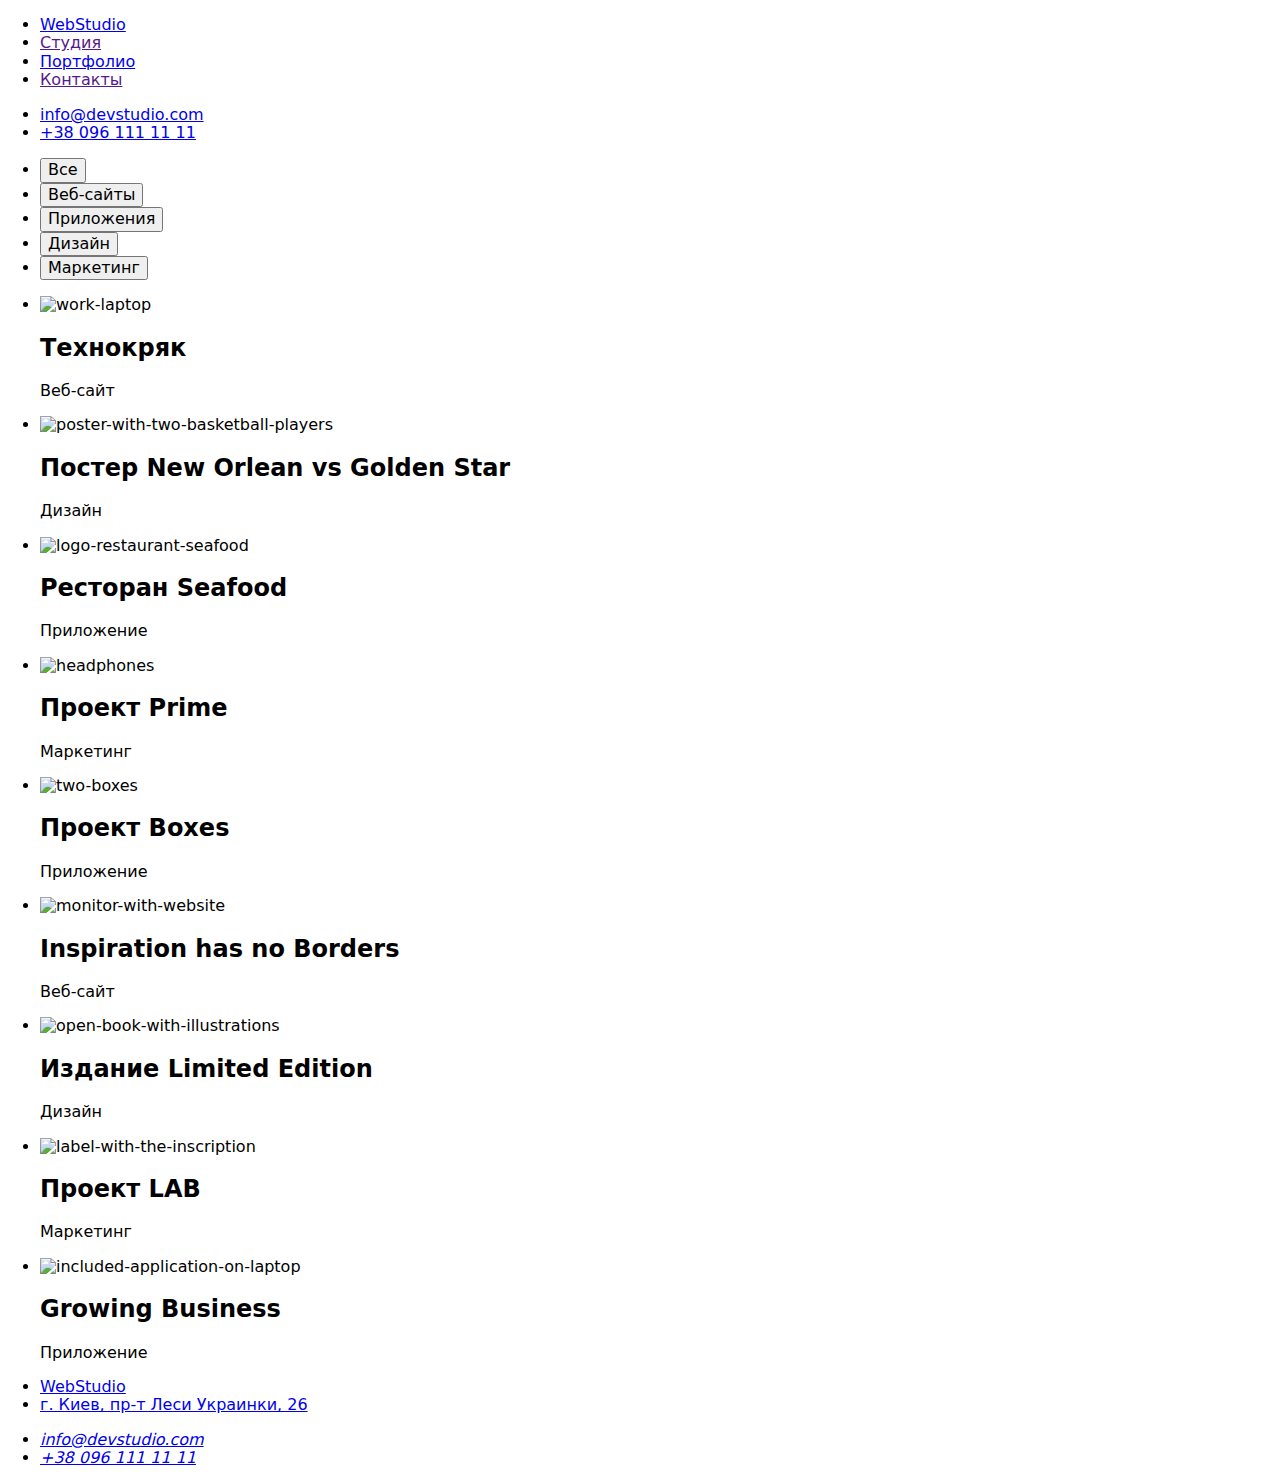
==== portfolio.html @ 51d84bda "Add files via upload" ====
<!DOCTYPE html>
<html lang="ru">

<head>
    <meta charset="UTF-8" />
    <meta http-equiv="X-UA-Compatible" content="IE=edge">
    <meta name="viewport" content="width=device-width, initial-scale=1.0" />
    <title>Portfolio</title>
    <link rel="preconnect" href="https://fonts.gstatic.com">
    <link
        href="https://fonts.googleapis.com/css2?family=Raleway:wght@700&family=Roboto:wght@400;500;700;900&display=swap"
        rel="stylesheet">
    <link rel="stylesheet"
        href="https://cdnjs.cloudflare.com/ajax/libs/modern-normalize/1.0.0/modern-normalize.min.css">
    <link rel="stylesheet" href="./css/styles.css">
</head>

<body>
    <!-- Шапка страницы -->
    <header class="header">
        <nav>
            <ul class="list">
                <li><a class="link logo" href="./index.html">WebStudio</a></li>
                <li><a class="link" href="">Студия</a></li>
                <li><a class="link" href="portfolio.html">Портфолио</a></li>
                <li><a class="link" href="">Контакты</a></li>
            </ul>
        </nav>
        <ul class="list">
            <li><a class="link" href="mailto:info@devstudio.com">info@devstudio.com</a></li>
            <li><a class="link" href="tel:+380961111111">+38 096 111 11 11</a></li>
        </ul>
    </header>
    <nav>
        <ul class="list">
            <li><button class="filter">Все</button></li>
            <li><button class="filter">Веб-сайты</button></li>
            <li><button class="filter">Приложения</button></li>
            <li><button class="filter">Дизайн</button></li>
            <li><button class="filter">Маркетинг</button></li>
        </ul>
    </nav>
    <section>
        <ul class="list">
            <li><img src="./images/portfolio/img-project-1.jpg" alt="work-laptop">
            <h2 class="project">Технокряк</h2>
            <p class="type">Веб-сайт</p></li>
            <li><img src="./images/portfolio/img-project-2.jpg" alt="poster-with-two-basketball-players">
            <h2 class="project">Постер New Orlean vs Golden Star</h2>
            <p class="type">Дизайн</p></li>
            <li><img src="./images/portfolio/img-project-3.jpg" alt="logo-restaurant-seafood">
            <h2 class="project">Ресторан Seafood</h2>
            <p class="type">Приложение</p></li>
            <li><img src="./images/portfolio/img-project-4.jpg" alt="headphones ">
            <h2 class="project">Проект Prime</h2>
            <p class="type">Маркетинг</p></li>
            <li><img src="./images/portfolio/img-project-5.jpg" alt="two-boxes ">
            <h2 class="project">Проект Boxes</h2>
            <p class="type">Приложение</p></li>
            <li><img src="./images/portfolio/img-project-6.jpg" alt="monitor-with-website">
            <h2 class="project">Inspiration has no Borders</h2>
            <p class="type">Веб-сайт</p></li>
            <li><img src="./images/portfolio/img-project-7.jpg" alt="open-book-with-illustrations">
            <h2 class="project">Издание Limited Edition</h2>
            <p class="type">Дизайн</p></li>
            <li><img src="./images/portfolio/img-project-8.jpg" alt="label-with-the-inscription">
            <h2 class="project">Проект LAB</h2>
            <p class="type">Маркетинг</p></li>
            <li><img src="./images/portfolio/img-project-9.jpg" alt="included-application-on-laptop">
            <h2 class="project">Growing Business</h2>
            <p class="type">Приложение</p></li>
        </ul>
    </section>
    <!-- Подвал страницы -->
    <footer class="dark-bg">
        <ul class="list">
            <li><a class="link logo" href="index.html">WebStudio</a></li>
            <li><a class="link" href="https://goo.gl/maps/qiwCzoGyX6iBoxW58" target="_blank">г. Киев, пр-т Леси
                    Украинки, 26</a></li>
        </ul>
        <address class="footer-contacts">
            <ul class="list">
                <li><a class="link" href="mailto:info@devstudio.com">info@devstudio.com</a></li>
                <li><a class="link" href="tel:+380961111111">+38 096 111 11 11</a></li>
            </ul>
            <!-- <iframe src="https://www.google.com/maps/embed?pb=!1m18!1m12!1m3!1d2541.7794508425063!2d30.53619711531519!3d50.42658067947206!2m3!1f0!2f0!3f0!3m2!1i1024!2i768!4f13.1!3m3!1m2!1s0x40d4cf0e033ecbe9%3A0x57a4dffefec77da0!2z0LHRg9C7LiDQm9C10YHQuCDQo9C60YDQsNC40L3QutC4LCAyNiwg0JrQuNC10LIsIDAyMDAw!5e0!3m2!1sru!2sua!4v1614787607652!5m2!1sru!2sua" width="400" height="300" style="border:0;" allowfullscreen="" loading="lazy"></iframe>-->
        </address>
    </footer>
</body>

</html>
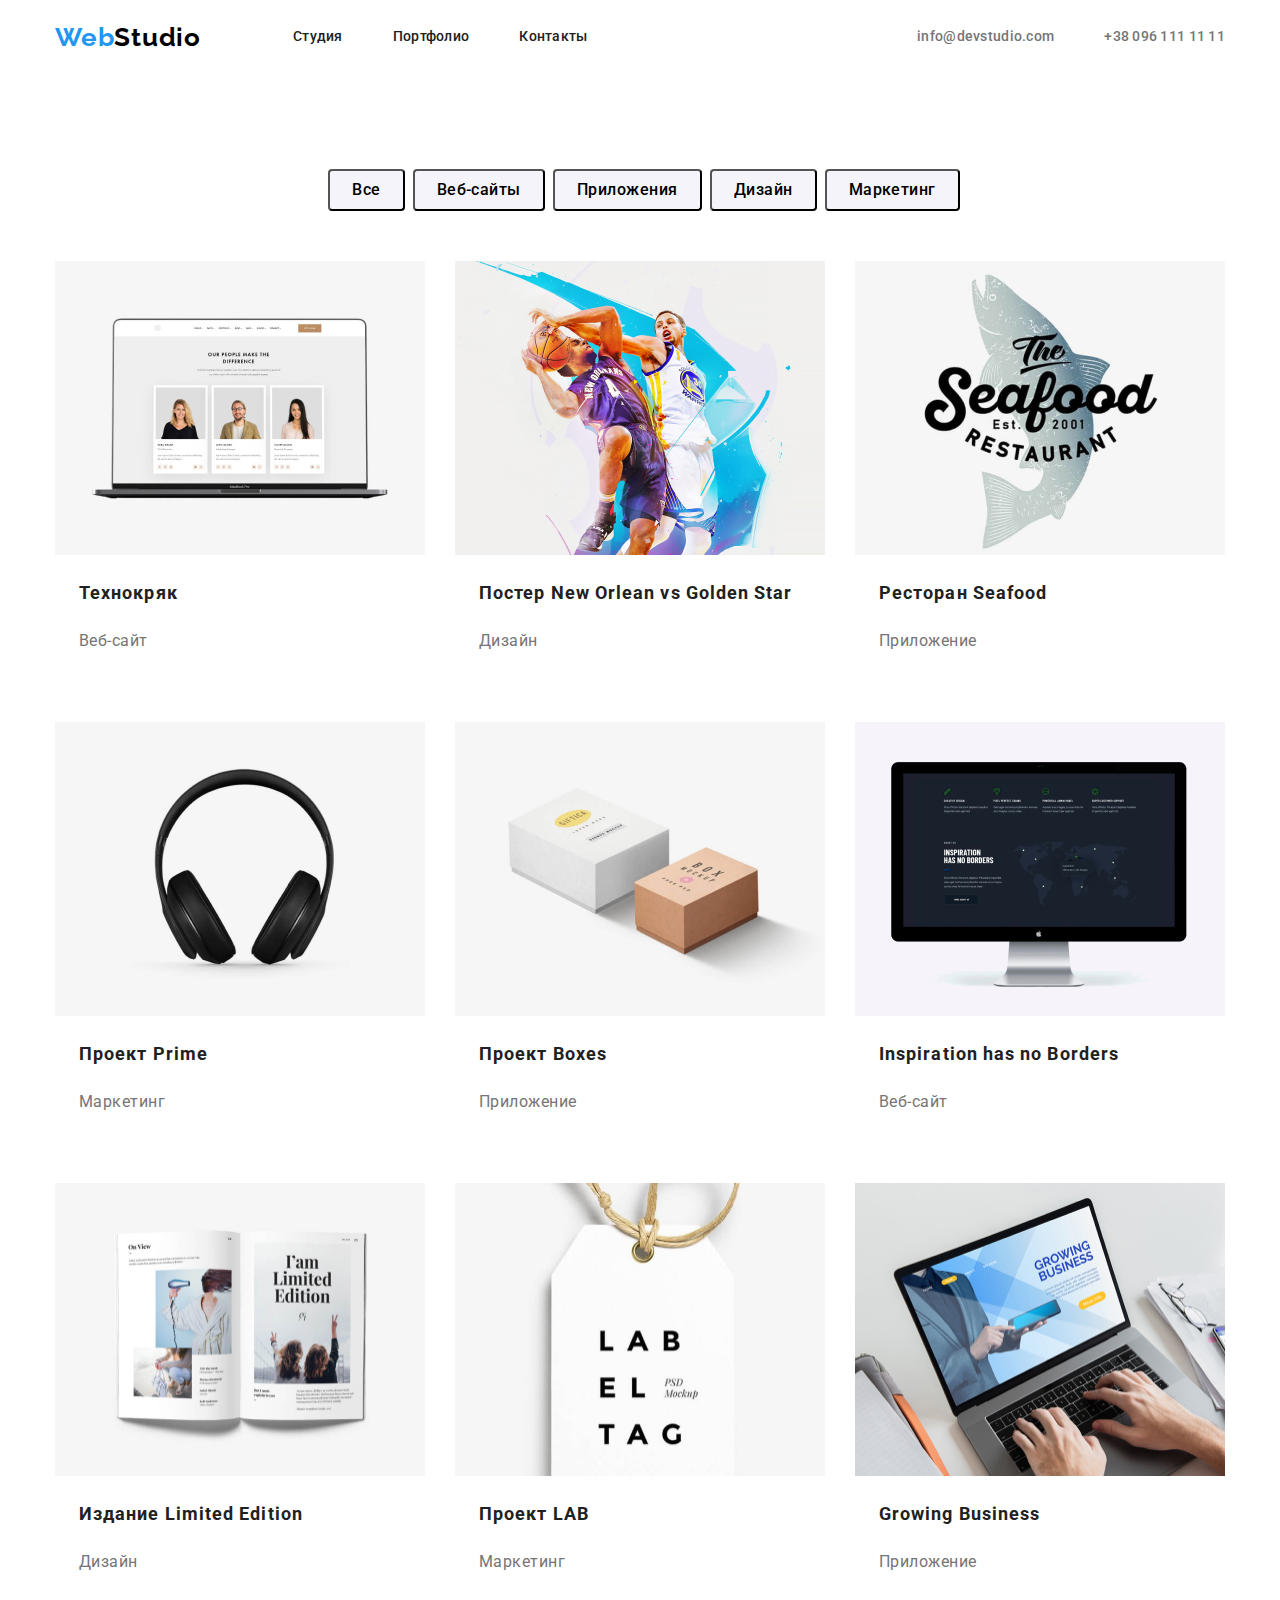
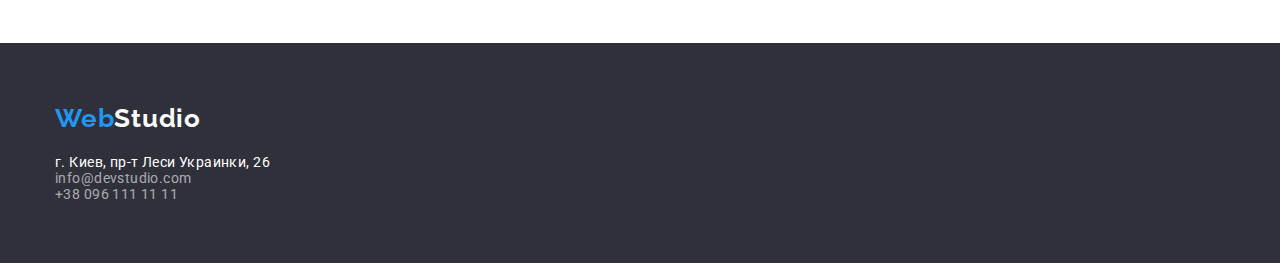
==== commit 5a7c572d: "оформление" ====
--- a/portfolio.html
+++ b/portfolio.html
@@ -18,73 +18,119 @@
 <body>
     <!-- Шапка страницы -->
     <header class="header">
-        <nav>
-            <ul class="list">
-                <li><a class="link logo" href="./index.html">WebStudio</a></li>
-                <li><a class="link" href="">Студия</a></li>
-                <li><a class="link" href="portfolio.html">Портфолио</a></li>
-                <li><a class="link" href="">Контакты</a></li>
+        <div class="conteiner">
+            <nav class="navigation">
+                <a class="link logo" href="index.html">Web<span class="header-logo">Studio</span></a>
+                <ul class="list menu">
+                    <li class="menu-item"><a class="link menu-link" href="">Студия</a></li>
+                    <li class="menu-item"><a class="link menu-link" href="./portfolio.html">Портфолио</a></li>
+                    <li class="menu-item"><a class="link menu-link" href="">Контакты</a></li>
+                </ul>
+            </nav>
+            <ul class="list contacts">
+                <li class="menu-item"><a class="link" href="mailto:info@devstudio.com">info@devstudio.com</a></li>
+                <li class="menu-item"><a class="link" href="tel:+380961111111">+38 096 111 11 11</a></li>
             </ul>
-        </nav>
-        <ul class="list">
-            <li><a class="link" href="mailto:info@devstudio.com">info@devstudio.com</a></li>
-            <li><a class="link" href="tel:+380961111111">+38 096 111 11 11</a></li>
-        </ul>
+        </div>
     </header>
-    <nav>
-        <ul class="list">
-            <li><button class="filter">Все</button></li>
-            <li><button class="filter">Веб-сайты</button></li>
-            <li><button class="filter">Приложения</button></li>
-            <li><button class="filter">Дизайн</button></li>
-            <li><button class="filter">Маркетинг</button></li>
-        </ul>
-    </nav>
     <section>
-        <ul class="list">
-            <li><img src="./images/portfolio/img-project-1.jpg" alt="work-laptop">
-            <h2 class="project">Технокряк</h2>
-            <p class="type">Веб-сайт</p></li>
-            <li><img src="./images/portfolio/img-project-2.jpg" alt="poster-with-two-basketball-players">
-            <h2 class="project">Постер New Orlean vs Golden Star</h2>
-            <p class="type">Дизайн</p></li>
-            <li><img src="./images/portfolio/img-project-3.jpg" alt="logo-restaurant-seafood">
-            <h2 class="project">Ресторан Seafood</h2>
-            <p class="type">Приложение</p></li>
-            <li><img src="./images/portfolio/img-project-4.jpg" alt="headphones ">
-            <h2 class="project">Проект Prime</h2>
-            <p class="type">Маркетинг</p></li>
-            <li><img src="./images/portfolio/img-project-5.jpg" alt="two-boxes ">
-            <h2 class="project">Проект Boxes</h2>
-            <p class="type">Приложение</p></li>
-            <li><img src="./images/portfolio/img-project-6.jpg" alt="monitor-with-website">
-            <h2 class="project">Inspiration has no Borders</h2>
-            <p class="type">Веб-сайт</p></li>
-            <li><img src="./images/portfolio/img-project-7.jpg" alt="open-book-with-illustrations">
-            <h2 class="project">Издание Limited Edition</h2>
-            <p class="type">Дизайн</p></li>
-            <li><img src="./images/portfolio/img-project-8.jpg" alt="label-with-the-inscription">
-            <h2 class="project">Проект LAB</h2>
-            <p class="type">Маркетинг</p></li>
-            <li><img src="./images/portfolio/img-project-9.jpg" alt="included-application-on-laptop">
-            <h2 class="project">Growing Business</h2>
-            <p class="type">Приложение</p></li>
-        </ul>
+        <div class="conteiner">
+            <ul class="list filter">
+                <li><button class="filter-button">Все</button></li>
+                <li><button class="filter-button">Веб-сайты</button></li>
+                <li><button class="filter-button">Приложения</button></li>
+                <li><button class="filter-button">Дизайн</button></li>
+                <li><button class="filter-button">Маркетинг</button></li>
+            </ul>
+            <ul class="list portfolio-conteiner">
+                <li class="portfolio-element"><img src="./images/portfolio/img-project-1.jpg" 
+                    alt="work-laptop"
+                    width="370">
+                    <div class="card-content">
+                    <h2 class="title-card">Технокряк</h2>
+                    <p class="text-card">Веб-сайт</p>
+                    </div>
+                </li>
+                <li class="portfolio-element"><img src="./images/portfolio/img-project-2.jpg" 
+                    alt="poster-with-two-basketball-players"
+                    width="370">
+                    <div class="card-content">
+                    <h2 class="title-card">Постер New Orlean vs Golden Star</h2>
+                    <p class="text-card">Дизайн</p>
+                    </div>
+                </li>
+                <li class="portfolio-element"><img src="./images/portfolio/img-project-3.jpg" 
+                    alt="logo-restaurant-seafood"
+                    width="370">
+                    <div class="card-content">
+                    <h2 class="title-card">Ресторан Seafood</h2>
+                    <p class="text-card">Приложение</p>
+                    </div>
+                </li>
+                <li class="portfolio-element"><img src="./images/portfolio/img-project-4.jpg" 
+                    alt="headphones"
+                    width="370">
+                    <div class="card-content">
+                    <h2 class="title-card">Проект Prime</h2>
+                    <p class="text-card">Маркетинг</p>
+                    </div>
+                </li>
+                <li class="portfolio-element"><img src="./images/portfolio/img-project-5.jpg" 
+                    alt="two-boxes"
+                    width="370">
+                    <div class="card-content">
+                    <h2 class="title-card">Проект Boxes</h2>
+                    <p class="text-card">Приложение</p>
+                    </div>
+                </li>
+                <li class="portfolio-element"><img src="./images/portfolio/img-project-6.jpg" 
+                    alt="monitor-with-website"
+                    width="370">
+                    <div class="card-content">
+                    <h2 class="title-card">Inspiration has no Borders</h2>
+                    <p class="text-card">Веб-сайт</p>
+                    </div>
+                </li>
+                <li class="portfolio-element"><img src="./images/portfolio/img-project-7.jpg" 
+                    alt="open-book-with-illustrations"
+                    width="370">
+                    <div class="card-content">
+                    <h2 class="title-card">Издание Limited Edition</h2>
+                    <p class="text-card">Дизайн</p>
+                    </div>
+                </li>
+                <li class="portfolio-element"><img src="./images/portfolio/img-project-8.jpg" 
+                    alt="label-with-the-inscription"
+                    width="370">
+                    <div class="card-content">
+                    <h2 class="title-card">Проект LAB</h2>
+                    <p class="text-card">Маркетинг</p>
+                    </div>
+                </li>
+                <li class="portfolio-element"><img src="./images/portfolio/img-project-9.jpg" 
+                    alt="included-application-on-laptop"
+                    width="370">
+                    <div class="card-content">
+                    <h2 class="title-card">Growing Business</h2>
+                    <p class="text-card">Приложение</p>
+                    </div>
+                </li>
+            </ul>
+        </div>
     </section>
     <!-- Подвал страницы -->
-    <footer class="dark-bg">
-        <ul class="list">
-            <li><a class="link logo" href="index.html">WebStudio</a></li>
-            <li><a class="link" href="https://goo.gl/maps/qiwCzoGyX6iBoxW58" target="_blank">г. Киев, пр-т Леси
-                    Украинки, 26</a></li>
-        </ul>
-        <address class="footer-contacts">
-            <ul class="list">
-                <li><a class="link" href="mailto:info@devstudio.com">info@devstudio.com</a></li>
-                <li><a class="link" href="tel:+380961111111">+38 096 111 11 11</a></li>
-            </ul>
-            <!-- <iframe src="https://www.google.com/maps/embed?pb=!1m18!1m12!1m3!1d2541.7794508425063!2d30.53619711531519!3d50.42658067947206!2m3!1f0!2f0!3f0!3m2!1i1024!2i768!4f13.1!3m3!1m2!1s0x40d4cf0e033ecbe9%3A0x57a4dffefec77da0!2z0LHRg9C7LiDQm9C10YHQuCDQo9C60YDQsNC40L3QutC4LCAyNiwg0JrQuNC10LIsIDAyMDAw!5e0!3m2!1sru!2sua!4v1614787607652!5m2!1sru!2sua" width="400" height="300" style="border:0;" allowfullscreen="" loading="lazy"></iframe>-->
-        </address>
+    <footer class="footer dark-bg">
+        <div class="conteiner">
+            <a class="link logo" href="index.html">Web<span class="footer-logo">Studio</span></a>
+            <div class="footer-container">
+                <a class="link" href="https://goo.gl/maps/qiwCzoGyX6iBoxW58" target="_blank">г. Киев, пр-т Леси Украинки,
+                    26</a>
+                <ul class="list address">
+                    <li><a class="link" href="mailto:info@devstudio.com">info@devstudio.com</a></li>
+                    <li><a class="link" href="tel:+380961111111">+38 096 111 11 11</a></li>
+                </ul>
+            </div>
+        </div>
     </footer>
 </body>
 
--- a/css/styles.css
+++ b/css/styles.css
@@ -0,0 +1,400 @@
+/* цвет параграфов color: #757575; */
+/* цвет заголовков color: #212121; */
+/* цвет текста шапки color: #FFFFFF; */
+/* цвет контактов футера color: rgba(255, 255, 255, 0.6); */
+/* цвет фона-1 background: #2F303A; */
+/* цвет фона-2 background: #F5F4FA; */
+/* акцент color: #2196F3; */
+
+:root {
+    --main-text-color: #757575;
+    --header-text-color: #212121;
+    --white-text-color: #ffffff;
+    --footer-text-color: rgba(255, 255, 255, 0.6);
+    --dark-background-color: #2f303a;
+    --grey-background-color: #f5f4fa;
+    --accent-color: #2196f3;
+    --logo-color: #000000;
+    --grid-item: 1;
+}
+
+html {
+    box-sizing: border-box;
+}
+
+*,
+*::before,
+*::after {
+    box-sizing: inherit;
+}
+
+body {
+    font-family: 'Roboto', sans-serif;
+    font-size: 14px;
+    letter-spacing: 0.03em;
+
+    color: var(--header-text-color);
+    /*background: var(--white-text-color)*/
+}
+
+h1,
+h2,
+h3,
+h4,
+h5,
+h6,
+p {
+    margin-top: 0;
+}
+
+address {
+    font-style: normal;
+}
+
+img {
+    display: block;
+    max-width: 100%;
+    height: auto;
+}
+
+.visually-hidden {
+    position: absolute !important;
+    clip: rect(1px 1px 1px 1px);
+    clip: rect(1px, 1px, 1px, 1px);
+    padding: 0 !important;
+    border: 0 !important;
+    height: 1px !important;
+    width: 1px !important;
+    overflow: hidden;
+}
+
+.link {
+    /* убрали подчеркивание*/
+    text-decoration: none;
+    color: inherit;
+}
+
+.link:hover,
+.link:focus {
+    color: var(--accent-color);
+}
+
+.list {
+    margin-top: 0;
+    margin-bottom: 0;
+    padding-left: 0;
+    list-style: none;
+}
+
+.conteiner {
+    width: 1200px;
+    padding-left: 15px;
+    padding-right: 15px;
+    margin-left: auto;
+    margin-right: auto;
+}
+
+.grid {
+    display: flex;
+    flex-wrap: wrap;
+    margin-left: -30px;
+    margin-top: -30px;
+}
+
+.grid-item {
+    flex-basis: calc((100% - 30px * var(--grid-item)) / var(--grid-item));
+    margin-left: 30px;
+    margin-top: 30px;
+}
+
+.button {
+    min-width: 200px;
+    padding: 10px 32px;
+    border-radius: 4px;
+    font-weight: 700;
+    font-size: 16px;
+    line-height: 1.87;
+    letter-spacing: 0.06em;
+    text-align: center;
+    color: var(--white-text-color);
+    background-color: var(--accent-color);
+    cursor: pointer;
+    display: inline-block;
+}
+
+.button:hover,
+.button:focus {
+    color: var(--header-text-color);
+}
+
+.section {
+    padding-top: 94px;
+    padding-bottom: 94px;
+}
+
+.header {
+    padding-top: 22px;
+    padding-bottom: 22px;
+    font-weight: 500;
+    font-size: 14px;
+    line-height: 1.14;
+    letter-spacing: 0.02em;
+}
+
+.header .conteiner {
+    display: flex;
+    justify-content: flex-end;
+    align-items: center;
+}
+
+.header .logo {
+    margin-right: 92px;
+}
+
+.navigation {
+    display: flex;
+    align-items: center;
+    margin-right: auto;
+}
+
+.menu {
+    display: inline-flex;
+}
+
+.menu-item:not(:last-child) {
+    margin-right: 50px;
+}
+
+.contacts {
+    display: flex;
+    color: var(--main-text-color);
+}
+
+.contacts:not(:last-child) {
+    margin-left: 50px;
+}
+
+.dark-bg {
+    background-color: var(--dark-background-color);
+    color: var(--white-text-color);
+}
+
+.hero {
+    text-align: center;
+    display: flex;
+    align-items: center;
+    min-height: 100vh;
+}
+
+.hero-title {
+    width: 696px;
+    margin-top: auto;
+    margin-bottom: 30px;
+    margin-left: auto;
+    margin-right: auto;
+    font-weight: 900;
+    font-size: 44px;
+    line-height: 1.36;
+    letter-spacing: 0.06em;
+    text-transform: uppercase;
+    /* text-align: center; */
+    color: var(--white-text-color);
+}
+
+.feature {
+    padding-top: 71px;
+    display: flex;
+}
+/*
+.features-list {
+      display: flex;
+      justify-content: space-between;
+}
+*/
+.feature-item {
+    --grid-item: 4;
+    /* width: 270px;*/
+}
+
+.features-title {
+    font-weight: 700;
+    font-size: 14px;
+    line-height: 1.14;
+    text-transform: uppercase;
+}
+
+.features-text {
+    font-weight: 400;
+    font-size: 14px;
+    line-height: 1.71;
+    color: var(--main-text-color);
+}
+
+.benefits-title {
+    font-weight: 700;
+    font-size: 36px;
+    line-height: 1.17;
+    text-align: center;
+}
+
+.benefits-item {
+    --grid-item: 3;
+}
+
+.team {
+    background-color: var(--grey-background-color);
+}
+
+.team-title {
+    font-weight: 700;
+    font-size: 36px;
+    line-height: 1.17;
+    text-align: center;
+}
+
+.team-card {
+    padding-top: 30px;
+    padding-bottom: 30px;
+}
+
+.team-item {
+    --grid-item: 4;
+    text-align: center;
+}
+
+.team-member {
+    font-weight: 500;
+    font-size: 16px;
+    line-height: 1.19;
+    text-align: center;
+}
+.team-member-position {
+    font-weight: 400;
+    font-size: 16px;
+    line-height: 1.19;
+    color: var(--main-text-color);
+}
+
+.footer {
+    display: flex;
+    padding-top: 60px;
+    padding-bottom: 60px;
+}
+
+.footer-container {
+    padding-top: 20px;
+}
+
+.address {
+    color: var(--footer-text-color);
+}
+
+.logo {
+    font-family: 'Raleway';
+    font-weight: 700;
+    font-size: 26px;
+    line-height: 1.19;
+    letter-spacing: 0.03em;
+    color: #2196f3;
+}
+.header-logo {
+    color: var(--logo-color);
+}
+
+.footer-logo {
+    color: var(--white-text-color);
+}
+
+/* ПОРТФОЛИО */
+
+.portfolio-conteiner {
+    padding: 0;
+    margin: 0;
+    display: flex;
+    flex-wrap: wrap;
+    /* margin: -15px; */
+}
+
+.portfolio-element {
+    width: calc((100% - 60px) / 3);
+    margin-right: 30px;
+    margin-bottom: 30px;
+
+    /* width: 380px;
+  margin: 15px; */
+}
+
+.portfolio-element:nth-child(3n) {
+    margin-right: 0;
+}
+/*
+.portfolio-element:nth-last-child(-n + 3) {
+  margin-bottom: 0;
+} */
+
+/* АЬТЕРНАТИВА */
+/*
+.portfolio-element:not(:nth-child(3n)) {
+  margin-right: 30;
+} */
+
+/*
+.portfolio-element:not(:nth-last-child(-n + 3)) {
+  margin-bottom: 30;
+}
+*/
+/*  
+.portfolio-element {
+  flex-basis: calc(100% / 3 - 30px);
+  margin-left: 30px;
+  margin-top: 30px;
+}
+*/
+
+/* ФИЛЬТР ПОРТФОЛИО */
+
+.filter {
+    display: flex;
+    justify-content: center;
+    padding-top: 94px;
+    padding-bottom: 50px;
+}
+
+.filter-button {
+    margin-left: 8px;
+    padding: 6px 22px;
+    border-radius: 4px;
+    font-weight: 500;
+    font-size: 16px;
+    line-height: 1.62;
+    letter-spacing: 0.03em;
+    text-align: center;
+    background-color: var(--grey-background-color);
+    cursor: pointer;
+    display: inline-block;
+}
+
+.filter-button:hover,
+.filter-button:focus {
+    background-color: var(--accent-color);
+    color: var(--white-text-color);
+}
+
+.card-content {
+    padding: 20px 24px;
+}
+
+.title-card {
+    font-weight: 700;
+    font-size: 18px;
+    line-height: 2;
+    letter-spacing: 0.06em;
+}
+
+.text-card {
+    font-weight: 400;
+    font-size: 16px;
+    line-height: 1.87;
+    letter-spacing: 0.03em;
+    color: var(--main-text-color);
+}
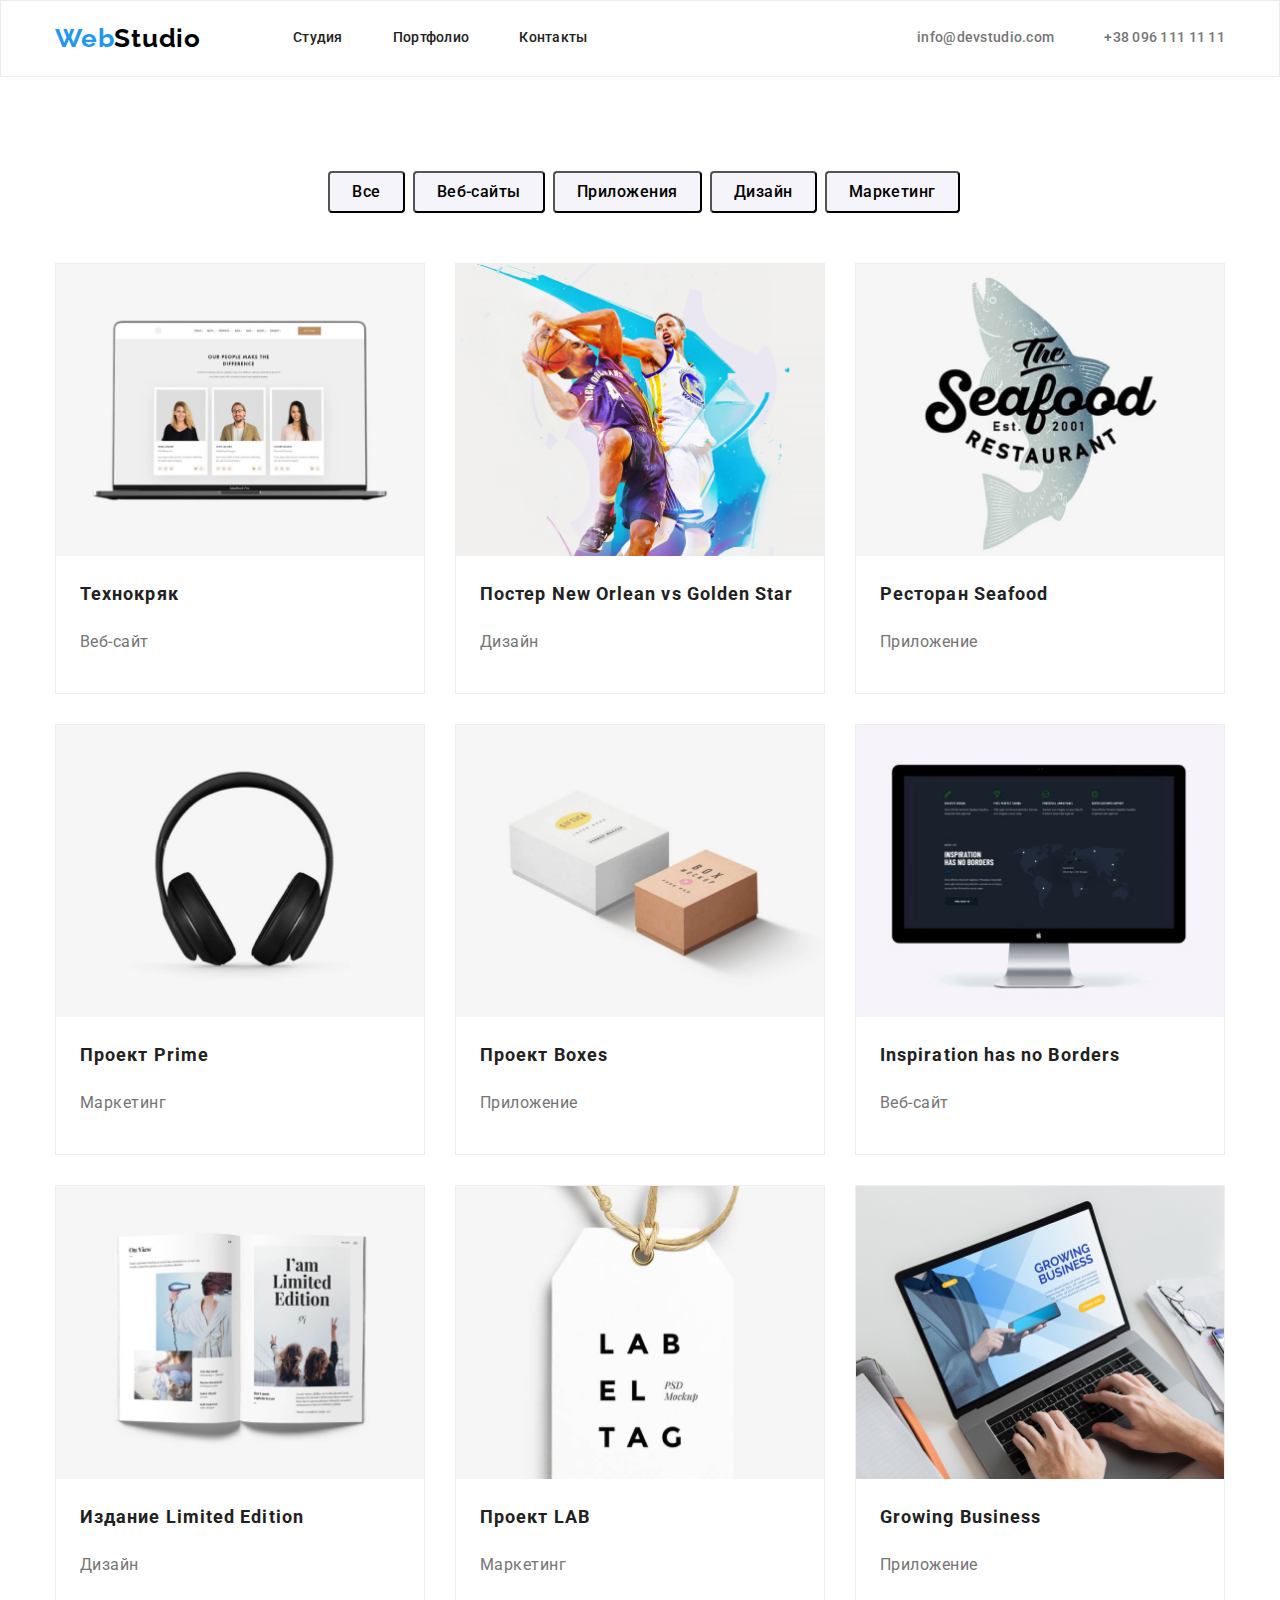
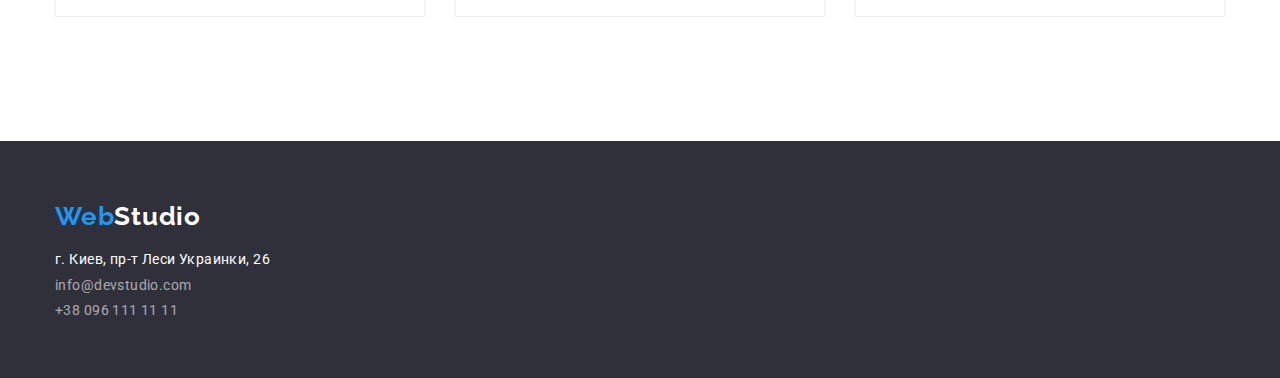
==== commit ac362ec9: "правки" ====
--- a/portfolio.html
+++ b/portfolio.html
@@ -18,7 +18,7 @@
 <body>
     <!-- Шапка страницы -->
     <header class="header">
-        <div class="conteiner">
+        <div class="container">
             <nav class="navigation">
                 <a class="link logo" href="index.html">Web<span class="header-logo">Studio</span></a>
                 <ul class="list menu">
@@ -33,8 +33,8 @@
             </ul>
         </div>
     </header>
-    <section>
-        <div class="conteiner">
+    <section class="portfolio">
+        <div class="container">
             <ul class="list filter">
                 <li><button class="filter-button">Все</button></li>
                 <li><button class="filter-button">Веб-сайты</button></li>
@@ -42,7 +42,7 @@
                 <li><button class="filter-button">Дизайн</button></li>
                 <li><button class="filter-button">Маркетинг</button></li>
             </ul>
-            <ul class="list portfolio-conteiner">
+            <ul class="list portfolio-card">
                 <li class="portfolio-element"><img src="./images/portfolio/img-project-1.jpg" 
                     alt="work-laptop"
                     width="370">
@@ -120,16 +120,14 @@
     </section>
     <!-- Подвал страницы -->
     <footer class="footer dark-bg">
-        <div class="conteiner">
+        <div class="container">
             <a class="link logo" href="index.html">Web<span class="footer-logo">Studio</span></a>
-            <div class="footer-container">
-                <a class="link" href="https://goo.gl/maps/qiwCzoGyX6iBoxW58" target="_blank">г. Киев, пр-т Леси Украинки,
-                    26</a>
-                <ul class="list address">
-                    <li><a class="link" href="mailto:info@devstudio.com">info@devstudio.com</a></li>
-                    <li><a class="link" href="tel:+380961111111">+38 096 111 11 11</a></li>
-                </ul>
-            </div>
+            <ul class="list footer-container">
+                <li><a class="link footer-item" href="https://goo.gl/maps/qiwCzoGyX6iBoxW58" target="_blank">г. Киев, пр-т
+                        Леси Украинки, 26</a></li>
+                <li><a class="link footer-item address" href="mailto:info@devstudio.com">info@devstudio.com</a></li>
+                <li><a class="link footer-item address" href="tel:+380961111111">+38 096 111 11 11</a></li>
+            </ul>
         </div>
     </footer>
 </body>
--- a/css/styles.css
+++ b/css/styles.css
@@ -86,7 +86,7 @@
     list-style: none;
 }
 
-.conteiner {
+.container {
     width: 1200px;
     padding-left: 15px;
     padding-right: 15px;
@@ -139,9 +139,11 @@
     font-size: 14px;
     line-height: 1.14;
     letter-spacing: 0.02em;
-}
-
-.header .conteiner {
+    border: 1px solid #ececec;
+    background: var(--white-text-color);
+}
+
+.header .container {
     display: flex;
     justify-content: flex-end;
     align-items: center;
@@ -183,7 +185,8 @@
     text-align: center;
     display: flex;
     align-items: center;
-    min-height: 100vh;
+    padding-top: 200px;
+    padding-bottom: 200px;
 }
 
 .hero-title {
@@ -235,6 +238,8 @@
     font-size: 36px;
     line-height: 1.17;
     text-align: center;
+    padding-bottom: 50px;
+    margin-bottom: -30px;
 }
 
 .benefits-item {
@@ -250,6 +255,8 @@
     font-size: 36px;
     line-height: 1.17;
     text-align: center;
+    padding-bottom: 50px;
+    margin-bottom: -30px;
 }
 
 .team-card {
@@ -282,10 +289,15 @@
 }
 
 .footer-container {
-    padding-top: 20px;
+    margin-top: 20px;
+}
+
+.footer-item {
+    display: block;
 }
 
 .address {
+    padding-top: 9px;
     color: var(--footer-text-color);
 }
 
@@ -307,57 +319,42 @@
 
 /* ПОРТФОЛИО */
 
-.portfolio-conteiner {
+.portfolio .container {
+    padding-top: 94px;
+    padding-bottom: 94px;
+}
+
+.portfolio-card {
     padding: 0;
     margin: 0;
     display: flex;
     flex-wrap: wrap;
-    /* margin: -15px; */
+    padding-bottom: -50px;
 }
 
 .portfolio-element {
+    background: var(--white-text-color);
+    border: 1px solid #eeeeee;
+    box-sizing: border-box;
     width: calc((100% - 60px) / 3);
     margin-right: 30px;
     margin-bottom: 30px;
-
-    /* width: 380px;
-  margin: 15px; */
 }
 
 .portfolio-element:nth-child(3n) {
     margin-right: 0;
 }
 /*
-.portfolio-element:nth-last-child(-n + 3) {
-  margin-bottom: 0;
+.portfolio-element:last-child(3n) {
+    margin-bottom: -50px;
 } */
 
-/* АЬТЕРНАТИВА */
-/*
-.portfolio-element:not(:nth-child(3n)) {
-  margin-right: 30;
-} */
-
-/*
-.portfolio-element:not(:nth-last-child(-n + 3)) {
-  margin-bottom: 30;
-}
-*/
-/*  
-.portfolio-element {
-  flex-basis: calc(100% / 3 - 30px);
-  margin-left: 30px;
-  margin-top: 30px;
-}
-*/
-
 /* ФИЛЬТР ПОРТФОЛИО */
 
 .filter {
     display: flex;
     justify-content: center;
-    padding-top: 94px;
-    padding-bottom: 50px;
+    margin-bottom: 50px;
 }
 
 .filter-button {
